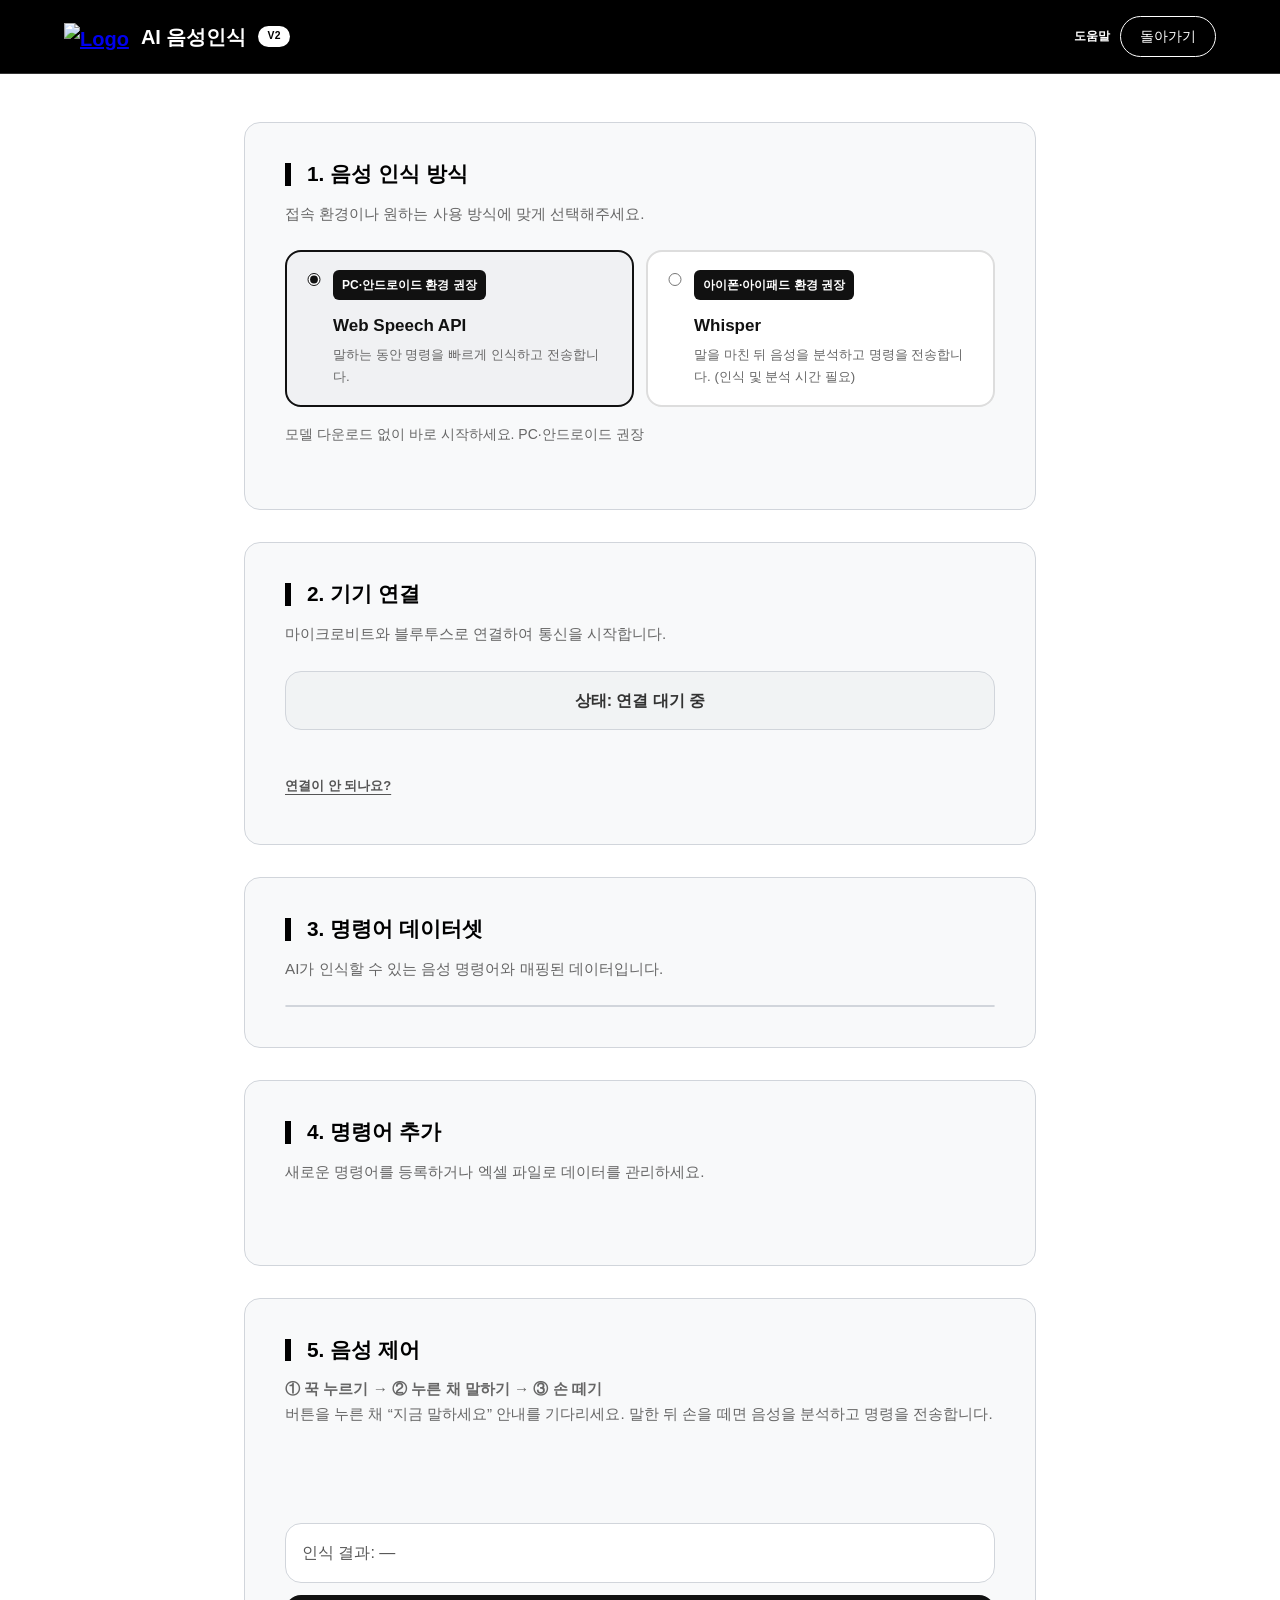
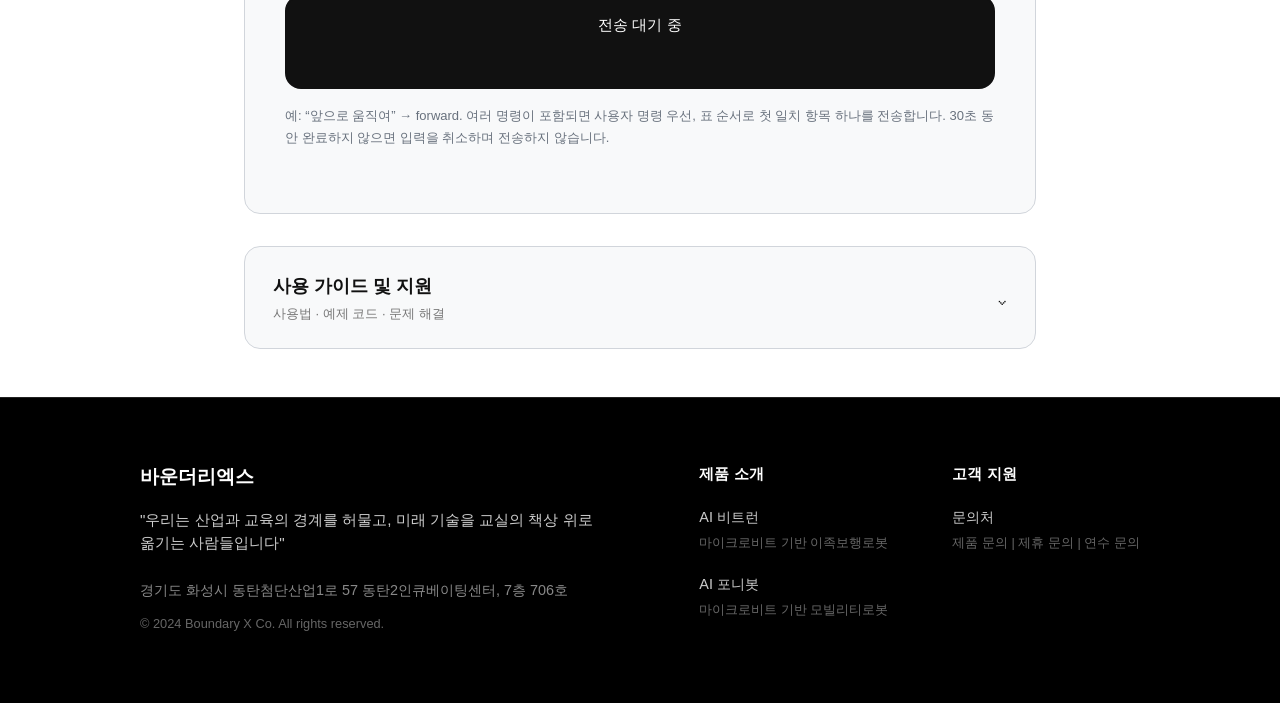
==== index.html @ 52dfea7c "Send newly recognized voice commands in spoken order" ====
<!DOCTYPE html>
<html lang="ko">
<head>
  <meta charset="UTF-8">
  <meta name="viewport" content="width=device-width, initial-scale=1.0">
  <title>바운더리엑스 AI 음성인식</title>

  <link rel="icon" href="https://raw.githubusercontent.com/boundary-x/ai_teachable_machine/refs/heads/main/Favicon.png"/>
  <script src="https://cdnjs.cloudflare.com/ajax/libs/p5.js/1.6.0/p5.min.js"></script>
  <script src="https://cdnjs.cloudflare.com/ajax/libs/xlsx/0.18.5/xlsx.full.min.js"></script>
  

  
  <link rel="stylesheet" as="style" crossorigin href="https://cdn.jsdelivr.net/gh/orioncactus/pretendard@v1.3.9/dist/web/variable/pretendardvariable.min.css" />
  <link rel="stylesheet" type="text/css" href="style.css?v=voice-feedback-1">
  <link rel="stylesheet" href="support.css?v=2">
</head>
<body>
  <header>
    <div class="title">
      <a href="https://boundaryx.io">
        <img src="https://raw.githubusercontent.com/boundary-x/ai_voice_recognition/refs/heads/main/boundaryx_logo.png" alt="Logo"></a>
      <span>AI 음성인식</span>
      <span class="version-badge">V2</span>
    </div>
    <div class="header-actions"><button type="button" class="help-button" data-help="">도움말</button><a href="https://boundaryx.io/59" class="back-button">돌아가기</a></div>
  </header>

  <main>
    <div id="p5-container" class="canvas-container"></div>

    <section class="controls">
      <!-- 1. 언어 및 모델 설정 (UI 유지) -->
      <div class="control-group" id="model-control-group">
        <h3>1. 음성 인식 방식</h3>
        <p>접속 환경이나 원하는 사용 방식에 맞게 선택해주세요.</p>
        <fieldset class="voice-modes"><legend class="sr-only">음성 인식 방식 선택</legend>
          <label class="voice-mode"><input type="radio" name="voice-mode" value="webspeech" checked><span class="voice-mode-content"><span class="voice-purpose">PC·안드로이드 환경 권장</span><strong>Web Speech API</strong><small>말하는 동안 명령을 빠르게 인식하고 전송합니다.</small></span></label>
          <label class="voice-mode"><input type="radio" name="voice-mode" value="whisper"><span class="voice-mode-content"><span class="voice-purpose">아이폰·아이패드 환경 권장</span><strong>Whisper</strong><small>말을 마친 뒤 음성을 분석하고 명령을 전송합니다. (인식 및 분석 시간 필요)</small></span></label>
        </fieldset>
        <p id="webspeech-info">모델 다운로드 없이 바로 시작하세요. PC·안드로이드 권장</p>
        <div id="whisper-settings" hidden>
        <p>Whisper Base가 이 기기에서 음성을 인식합니다. 처음에는 모델 다운로드가 필요하며, 저장 공간에 따라 다시 다운로드할 수 있습니다.</p>
        <div id="language-select-container"></div>
        <div id="modelStatus">모델 상태: 대기 중</div>
        <div id="modelProgressContainer" class="progress-container">
          <div id="modelProgressBar" class="progress-bar"></div>
        </div>
        </div>
      </div>

      <!-- 2. 기기 연결 -->
      <div class="control-group" id="bluetooth-control-group">
        <h3>2. 기기 연결</h3>
        <p>마이크로비트와 블루투스로 연결하여 통신을 시작합니다.</p>
        <div id="bluetoothStatus">상태: 연결 대기 중</div>
        <div id="bluetooth-control-buttons" class="button-group" style="margin-top: 1.5rem;"></div><div class="support-inline"><button type="button" data-help="help-connection">연결이 안 되나요?</button></div>
      </div>

      <!-- 3. 명령어 데이터셋 -->
      <div class="control-group" id="command-table-group">
        <h3>3. 명령어 데이터셋</h3>
        <p>AI가 인식할 수 있는 음성 명령어와 매핑된 데이터입니다.</p>
        <div id="command-table-container"></div>
      </div>

      <!-- 4. 명령어 추가 -->
      <div class="control-group" id="user-command-group">
        <h3>4. 명령어 추가</h3>
        <p>새로운 명령어를 등록하거나 엑셀 파일로 데이터를 관리하세요.</p>
        <div id="user-command-ui"></div>
        <input type="file" id="excelInput" accept=".xlsx, .xls" style="display: none;" />
      </div>

      <!-- 5. 음성 제어 -->
      <div class="control-group" id="voice-recognition-group">
        <h3>5. 음성 제어</h3>
        <p id="voice-instructions"><b>① 꾹 누르기 → ② 누른 채 말하기 → ③ 손 떼기</b><br>버튼을 누른 채 “지금 말하세요” 안내를 기다리세요. 말한 뒤 손을 떼면 음성을 분석하고 명령을 전송합니다.</p>
        <div id="voice-recognition-ui"></div>
        <div id="status-container" aria-live="polite"><div id="recognitionStatus"></div><div id="recognitionResult">인식 결과: —</div><div id="sentDataDisplay">전송 대기 중</div></div><p class="voice-hint" id="voice-hint">예: “앞으로 움직여” → forward. 여러 명령이 포함되면 사용자 명령 우선, 표 순서로 첫 일치 항목 하나를 전송합니다. 30초 동안 완료하지 않으면 입력을 취소하며 전송하지 않습니다.</p>
      </div>
      <details id="support-card" class="control-group"></details>
    </section>
  </main>

  <!-- 하단 푸터 (기존 코드 유지) -->
  <footer>
    <div class="footer-container">
      <div class="footer-top">
        <div class="footer-info">
          <h2 class="footer-logo">바운더리엑스</h2>
          <p class="slogan">"우리는 산업과 교육의 경계를 허물고, 미래 기술을 교실의 책상 위로 옮기는 사람들입니다"</p>
          <address>
            <p>경기도 화성시 동탄첨단산업1로 57 동탄2인큐베이팅센터, 7층 706호</p>
            <p class="copyright">© 2024 Boundary X Co. All rights reserved.</p>
          </address>
        </div>
        <div class="footer-links">
          <div class="link-column">
            <h4>제품 소개</h4>
            <ul>
              <li><a href="https://boundaryx.io/shop/?idx=25" target="_blank">AI 비트런</a><span class="link-desc">마이크로비트 기반 이족보행로봇</span></li>
              <li><a href="https://boundaryx.io/shop/?idx=26" target="_blank">AI 포니봇</a><span class="link-desc">마이크로비트 기반 모빌리티로봇</span></li>
            </ul>
          </div>
          <div class="link-column">
            <h4>고객 지원</h4>
            <ul>
              <li><a href="https://boundaryx.io/contact" target="_blank">문의처</a><span class="link-desc">제품 문의 | 제휴 문의 | 연수 문의</span></li>
            </ul>
          </div>
        </div>
      </div>
    </div>
  </footer>

  <script src="command-ui.js?v=excel-guide-1" defer></script>
  <script src="speech-session.js?v=spoken-order-1" defer></script>
  <script src="voice-feedback.js?v=1" defer></script>
  <script src="sketch.js?v=spoken-order-1" defer></script>
  <script src="support.js?v=spoken-order-1" defer></script>
</body>
</html>
---- style.css ----
/* style.css - Boundary X: Final Modern Mono Tech (Responsive Updated) */

:root {
  /* Palette */
  --primary: #000000;       /* 메인: 블랙 */
  --primary-hover: #333333; /* 호버: 다크 그레이 */
  --accent-grey: #F8F9FA;   /* 카드 배경: 아주 연한 회색 */
  --border-color: #D1D5DB;  /* 테두리: 구분감 있는 회색 */

  --bg-color: #FFFFFF;      /* 전체 배경: 화이트 */
  --text-main: #111111;     /* 본문 텍스트 */
  --text-sub: #666666;      /* 설명 텍스트 */

  --danger: #EA4335;        /* 포인트/에러 컬러 (빨강) */
  --success: #137333;       /* 성공 컬러 (녹색) */
  --warning: #B7791F;       /* 로딩/대기 컬러 (황토색) */

  /* Shapes */
  --radius-pill: 50px;      /* 알약 모양 (완전 둥근 모서리) */
  --radius-card: 16px;      /* 카드 모서리 */

  --font-family: 'Pretendard', -apple-system, sans-serif;
}

* {
  margin: 0;
  padding: 0;
  box-sizing: border-box;
  font-family: var(--font-family);
}

body {
  background-color: var(--bg-color);
  color: var(--text-main);
  line-height: 1.6;
  min-height: 100vh;
  display: flex;
  flex-direction: column;
}

/* Header */
header {
  background: #000000;
  border-bottom: 1px solid #333;
  padding: 1rem 5vw;
  display: flex;
  justify-content: space-between;
  align-items: center;
  position: sticky;
  top: 0;
  z-index: 100;
  transition: padding 0.3s ease;
}

.title {
  font-size: 1.25rem;
  font-weight: 700;
  color: #FFFFFF;
  display: flex;
  align-items: center;
  gap: 12px;
  transition: font-size 0.3s ease;
}

.title img {
  height: 28px;
  width: auto;
  transition: height 0.3s ease;
}

/* V2 뱃지 */
.version-badge {
  background: #FFFFFF;
  color: #000000;
  font-size: 0.65rem;
  font-weight: 800;
  letter-spacing: 0.5px;
  padding: 3px 9px;
  border-radius: var(--radius-pill);
  line-height: 1.4;
}

.back-button {
  text-decoration: none;
  color: #FFFFFF;
  border: 1px solid #FFFFFF;
  font-size: 0.9rem;
  font-weight: 500;
  padding: 0.5rem 1.2rem;
  border-radius: var(--radius-pill);
  transition: all 0.2s;
}

.back-button:hover {
  background: #FFFFFF;
  color: #000000;
}

/* Main Layout */
main {
  width: 100%;
  max-width: 840px;
  margin: 0 auto;
  padding: 3rem 1.5rem;
  flex: 1;
}

.canvas-container, canvas { display: none; }

.controls {
  display: flex;
  flex-direction: column;
  gap: 32px;
}

.control-group {
  background: var(--accent-grey);
  padding: 2.5rem;
  border-radius: var(--radius-card);
  border: 1px solid var(--border-color);
}

/* Title Style: Vertical Bar (Not a button) */
.control-group h3 {
  background: transparent;
  color: #000000;
  border-left: 6px solid #000000;
  padding-left: 1rem;
  font-size: 1.3rem;
  font-weight: 800;
  margin-bottom: 1rem;
  line-height: 1.1;
  display: flex;
  align-items: center;
}

.control-group p {
  color: var(--text-sub);
  font-size: 0.95rem;
  margin-bottom: 1.5rem;
}

/* Buttons */
.button-group {
  display: flex;
  gap: 12px;
  flex-wrap: wrap;
}

button {
  cursor: pointer;
  border: none;
  font-size: 0.95rem;
  font-weight: 600;
  padding: 0.9rem 1.5rem;
  border-radius: var(--radius-pill);
  transition: all 0.2s;
  display: inline-flex;
  align-items: center;
  justify-content: center;
}

.start-button {
  background-color: var(--primary);
  color: white;
}
.start-button:hover {
  background-color: var(--primary-hover);
  transform: translateY(-2px);
}

#bluetooth-control-buttons button {
  min-width: 200px;
  flex: 1;
}

.stop-button {
  background-color: white;
  color: var(--danger);
  border: 1px solid var(--border-color);
}
.stop-button:hover {
  background-color: #FFF5F5;
  border-color: var(--danger);
}

.excel-button {
  background-color: transparent;
  color: #000000;
  border: 1px solid #000000;
}
.excel-button:hover {
  background-color: #333333;
  color: #FFFFFF;
  border-color: #333333;
}

/* Inputs */
input,
select {
  width: 100%;
  padding: 0.9rem 1.2rem;
  border: 1px solid var(--border-color);
  border-radius: var(--radius-card);
  font-size: 1rem;
  background: #FFFFFF;
  color: var(--text-main);
  outline: none;
}
input:focus,
select:focus {
  border-color: var(--primary);
  box-shadow: 0 0 0 2px rgba(0,0,0,0.1);
}
select {
  cursor: pointer;
}

/* 언어 선택 영역 */
#language-select-container {
  margin-bottom: 1rem;
}

/* Status Messages */
#bluetoothStatus,
#modelStatus {
  margin-top: 1rem;
  padding: 1rem;
  border-radius: var(--radius-card);
  font-size: 1rem;
  text-align: center;
  font-weight: 700;
  background-color: #F1F3F4;
  color: #333;
  border: 1px solid var(--border-color);
  transition: background-color 0.3s, color 0.3s;
}

/* Dynamic Status Colors */
.status-connected {
  background-color: #E6F4EA !important;
  color: var(--success) !important;
  border-color: var(--success) !important;
}

.status-error {
  background-color: #FCE8E6 !important;
  color: var(--danger) !important;
  border-color: var(--danger) !important;
}

.status-loading {
  background-color: #FEF6E6 !important;
  color: var(--warning) !important;
  border-color: var(--warning) !important;
}

/* 모델 로딩 진행률 바 */
.progress-container {
  margin-top: 0.75rem;
  height: 10px;
  width: 100%;
  background-color: #E5E7EB;
  border-radius: var(--radius-pill);
  overflow: hidden;
  border: 1px solid var(--border-color);
}

.progress-bar {
  height: 100%;
  width: 0%;
  background-color: var(--primary);
  transition: width 0.2s ease;
}

#recognitionStatus, #recognitionResult, #sentDataDisplay {
  margin-top: 1rem;
  padding: 1rem;
  border-radius: var(--radius-card);
  font-size: 0.95rem;
  text-align: center;
  font-weight: 500;
}

#recognitionStatus {
  background: none;
  color: var(--text-sub);
}

#recognitionResult, #sentDataDisplay {
  background-color: #FFFFFF;
  border: 1px solid var(--border-color);
  color: var(--text-main);
}

/* Table */
#command-table-container {
  overflow-x: auto;
  border: 1px solid var(--border-color);
  border-radius: var(--radius-card);
  background: white;
}

table {
  width: 100%;
  border-collapse: collapse;
}

th {
  background: #F1F3F4;
  color: #333;
  font-weight: 700;
  text-align: left;
  padding: 1rem;
  border-bottom: 1px solid var(--border-color);
}

td {
  padding: 1rem;
  border-bottom: 1px solid var(--border-color);
  color: var(--text-main);
}
tr:last-child td { border-bottom: none; }

#user-command-ui {
  display: flex;
  gap: 12px;
  flex-wrap: wrap;
  margin-bottom: 1rem;
}
#user-command-ui input { flex: 2; }
#user-command-ui button { flex: 1; min-width: 100px; }

/* Voice UI */
#voice-recognition-ui {
  display: flex;
  justify-content: center;
  padding: 2rem 0;
}

/* Large Mic Button (120px) */
.mic-button {
  width: 120px !important;
  height: 120px !important;
  border-radius: 50% !important;
  background: var(--primary);
  color: white;
  box-shadow: 0 4px 10px rgba(0,0,0,0.2);
  display: flex;
  justify-content: center;
  align-items: center;
}

.mic-button:hover {
  transform: scale(1.05);
  box-shadow: 0 8px 20px rgba(0,0,0,0.3);
}

.mic-button.active {
  background: var(--danger);
  transform: scale(1.1);
  box-shadow: 0 0 0 8px rgba(234, 67, 53, 0.2);
}

.mic-button svg {
  width: 48px;
  height: 48px;
  fill: white;
}

/* 모델 로드 전 비활성화 상태 */
.mic-button:disabled,
.mic-button.disabled {
  background: #BDBDBD;
  cursor: not-allowed;
  box-shadow: none;
  pointer-events: none;
}
.mic-button:disabled:hover,
.mic-button.disabled:hover {
  transform: none;
  box-shadow: none;
}

/* Detailed Footer */
footer {
  background-color: #000000;
  color: #FFFFFF;
  padding: 4rem 5vw 4rem;
  border-top: 1px solid #222;
  margin-top: auto;
  font-size: 0.9rem;
}

.footer-container {
  max-width: 1000px;
  margin: 0 auto;
  display: flex;
  flex-direction: column;
}

.footer-top {
  display: flex;
  justify-content: space-between;
  flex-wrap: wrap;
  gap: 4rem;
}

.footer-info {
  flex: 1;
  min-width: 280px;
  display: flex;
  flex-direction: column;
}

.footer-logo {
  font-size: 1.2rem;
  font-weight: 700;
  margin-bottom: 1rem;
  color: #FFFFFF;
}

/* Slogan Style */
.slogan {
  font-size: 0.95rem;
  color: #CCCCCC;
  font-weight: 400;
  font-style: normal; /* No Italic */
  margin-bottom: 1.5rem;
  line-height: 1.5;
  word-break: keep-all;
}

address {
  font-style: normal;
  color: #888;
  line-height: 1.6;
}

.copyright {
  margin-top: 0.8rem;
  font-size: 0.8rem;
  color: #666;
}

.footer-links {
  display: flex;
  gap: 4rem;
  flex-wrap: wrap;
}

.link-column h4 {
  font-size: 0.95rem;
  font-weight: 700;
  color: #FFFFFF;
  margin-bottom: 1.2rem;
}

.link-column ul {
  list-style: none;
  padding: 0;
}

.link-column li {
  margin-bottom: 1.2rem;
  display: flex;
  flex-direction: column;
  gap: 4px;
}

.link-column a {
  text-decoration: none;
  color: #CCCCCC;
  font-weight: 500;
  transition: color 0.2s;
}

.link-column a:hover {
  color: #FFFFFF;
  text-decoration: underline;
  text-underline-offset: 4px;
}

.link-desc {
  font-size: 0.8rem;
  color: #666;
}

/* Mobile Responsive */
@media (max-width: 768px) {
  /* Footer Layout Update */
  .footer-top {
    flex-direction: column;
    gap: 3rem;
  }
  .footer-links {
    gap: 2.5rem;
    flex-direction: column;
  }

  /* 1. Header & Logo Resizing */
  header {
    padding: 0.8rem 1rem;
  }

  .title {
    font-size: 1rem; /* 폰트 사이즈 축소 */
    gap: 8px;
  }

  .title img {
    height: 20px; /* 로고 이미지 높이 축소 (28px -> 20px) */
  }

  .version-badge {
    font-size: 0.6rem;
    padding: 2px 7px;
  }

  .back-button {
    font-size: 0.8rem;
    padding: 0.4rem 0.8rem;
  }

  /* 2. Command Input UI: Vertical Layout */
  #user-command-ui {
    flex-direction: column; /* 세로 정렬 */
    gap: 10px;
  }

  #user-command-ui input,
  #user-command-ui button {
    width: 100%; /* 가로 꽉 채우기 */
    flex: none;  /* flex 비율 무시 */
  }

  /* Excel buttons full width for better touch targets */
  .excel-button {
    width: 100%;
    margin-top: 5px;
  }
}


/* Keep the existing cards and pill buttons; clarify voice interaction states. */
#language-select-container { display:flex; flex-wrap:wrap; gap:12px; }
#voice-recognition-ui { flex-direction:column; align-items:center; gap:12px; }
#mic-label { font-weight:700; }
button:disabled { opacity:.45; cursor:default; }
.title { min-width:0; }
.back-button { white-space:nowrap; flex-shrink:0; }
#recognitionStatus,#recognitionResult,#sentDataDisplay { overflow-wrap:anywhere; }
#recognitionResult,#sentDataDisplay { background:white; border:1px solid #d1d5db; padding:16px; margin-top:12px; border-radius:16px; text-align:center; }
.voice-hint { margin-top:16px; }
@media(max-width:480px){ .control-group {padding:20px;} main {padding:24px 16px;} .title {gap:6px;font-size:.85rem;} .title img {max-width:88px;object-fit:contain;} .version-badge {display:none;} }
#user-command-ui .excel-button { flex:1 1 calc(50% - 12px); white-space:nowrap; }

#mic { touch-action:none; user-select:none; -webkit-user-select:none; -webkit-touch-callout:none; }

[hidden]{display:none!important}.voice-modes{border:0;margin:16px 0;padding:0;display:grid;grid-template-columns:1fr 1fr;gap:12px;min-width:0}.voice-mode{display:flex;align-items:flex-start;gap:10px;border:2px solid #ddd;border-radius:16px;padding:18px;cursor:pointer;background:white}.voice-mode:has(input:checked){border-color:#111;background:#f0f1f3}.voice-mode:focus-within{outline:2px solid #2563eb;outline-offset:3px}.voice-mode input{width:18px!important;min-width:18px;margin:3px 0;accent-color:#111}.voice-mode strong{display:block;font-size:17px}.voice-mode small{display:block;color:#666;line-height:1.6;margin-top:5px}.sr-only{position:absolute;width:1px;height:1px;overflow:hidden;clip-path:inset(50%)}#webspeech-info{font-size:14px}#whisper-settings{border-top:1px solid #ddd;padding-top:16px}@media(max-width:540px){.voice-modes{grid-template-columns:1fr}.voice-mode{padding:14px}}
.voice-mode-content{min-width:0}
.voice-purpose{display:inline-block;background:#111;color:#fff;border-radius:6px;padding:6px 9px;font-size:12px;font-weight:600;line-height:1.5;word-break:keep-all;margin-bottom:12px}
/* Align model preparation with the language selector on every screen. */
#language-select-container{display:grid;grid-template-columns:minmax(0,1fr);gap:12px}
#language-select-container > .language-select,
#language-select-container > #load-model{width:100%;min-width:0;max-width:none;box-sizing:border-box;margin:0}
#language-select-container > #load-model{min-height:48px;justify-self:stretch}
/* Voice interaction: stable controls with separate audio feedback. */
#voice-mode-badge{display:inline-block;margin-left:12px;padding:5px 9px;border-radius:6px;background:#111;color:white;font-size:12px;vertical-align:middle;letter-spacing:0}
#voice-flow{display:flex;justify-content:center;align-items:center;flex-wrap:wrap;gap:12px;margin:20px 0 24px}
.voice-step{display:flex;gap:7px;align-items:center;font-size:14px;color:#555;white-space:nowrap}.voice-step b{display:grid;place-items:center;width:25px;height:25px;border-radius:50%;background:#e7e9ec;color:#333;font-size:12px}.voice-step+.voice-step:before{content:'→';color:#999;margin-right:4px}
#recognitionStatus{text-align:center;font-size:19px;font-weight:700;line-height:1.6;min-height:3.2em;margin:0 0 4px}
#voice-recognition-ui{gap:8px}.mic-stage{position:relative;display:grid;place-items:center;width:184px;height:184px;flex-shrink:0}.voice-ring{position:absolute;width:134px;height:134px;border-radius:50%;background:#e7e9ec;pointer-events:none;transform:scale(var(--voice-scale,1));transition:transform 100ms ease-out,background 160ms}
#mic,#mic:hover,#mic.active{position:relative;transform:none!important;box-shadow:none;flex-shrink:0;margin:0;z-index:1}#mic.active{background:#d93642}#voice-recognition-group[data-phase=listening] .voice-ring{background:#f5bbc1}
#mic-label{font-size:15px;min-height:24px;text-align:center}#cancel-voice{min-height:44px;padding:8px 24px;margin:4px 0 16px}#cancel-voice:disabled{visibility:hidden}
.voice-spinner{display:none;width:40px;height:40px;border:4px solid #ffffff55;border-top-color:white;border-radius:50%;animation:voice-spin 1s linear infinite}
#voice-recognition-group[data-phase=processing] #mic{background:#333;opacity:1}#voice-recognition-group[data-phase=processing] #mic svg{display:none}#voice-recognition-group[data-phase=processing] .voice-spinner{display:block}
#status-container{width:100%;min-width:0}#recognitionResult{text-align:left;background:#fff;color:#555;font-size:16px;min-height:60px;box-sizing:border-box}
#sentDataDisplay{display:flex;flex-direction:column;gap:8px;background:#111;color:white;border:2px solid #111;min-height:94px;box-sizing:border-box;transition:background 160ms,border-color 160ms,color 160ms}.transmission-label{font-size:13px}.transmission-value{font-family:ui-monospace,Consolas,monospace;font-size:24px;line-height:1.4;overflow-wrap:anywhere}#sentDataDisplay.send-flash{background:#e1f4e9;border-color:#218552;color:#145e38}#sentDataDisplay[data-state=error]{background:#fff1f1;border-color:#b73434;color:#9b2424}#sentDataDisplay small{overflow-wrap:anywhere}.voice-hint{font-size:13px!important;color:#68717d!important;line-height:1.7!important}
@keyframes voice-spin{to{transform:rotate(360deg)}}
@media(max-width:480px){#voice-flow{gap:6px}.voice-step{font-size:12px;gap:4px}.voice-step+.voice-step:before{margin-right:0}.voice-step b{width:22px;height:22px}#recognitionStatus{font-size:17px}#voice-mode-badge{margin-left:6px}.mic-stage{width:168px;height:168px}}
@media(prefers-reduced-motion:reduce){.voice-ring{transform:none!important;transition:none}.voice-spinner{animation:none}#sentDataDisplay{transition:none}}
#voice-recognition-ui{padding:0}#recognitionStatus{padding:0;min-height:3.2em}#cancel-voice{margin:0 0 4px}#voice-recognition-group{scroll-margin-top:90px}
---- support.css ----
/* Support UI shares the app's monochrome controls without global button overrides. */
.header-actions { display:flex; align-items:center; gap:8px; flex-shrink:0; }
.header-actions .help-button { border:0; background:transparent; color:#fff; padding:6px 2px; font-size:12px; width:auto !important; min-width:0; min-height:36px; flex:none !important; white-space:nowrap; }
.support-inline { margin-top:14px; display:flex; align-items:center; flex-wrap:wrap; gap:8px 16px; }
.support-inline a, .support-inline button { font-size:13px; color:#555; text-underline-offset:4px; }
.support-inline button { background:transparent; border:0; text-decoration:underline; padding:0; width:auto !important; min-width:0; min-height:36px; flex:none !important; }
#support-card { padding:0; overflow:hidden; }
#support-card > summary { display:flex; align-items:center; justify-content:space-between; gap:12px; padding:24px 28px; cursor:pointer; list-style:none; }
#support-card > summary strong { display:block; font-size:1.15rem; color:#111; }
#support-card > summary small { display:block; font-size:13px; color:#777; margin-top:3px; }
summary::-webkit-details-marker { display:none; }
.support-chevron { font-size:22px; transition:transform .15s; }
#support-card[open] > summary .support-chevron { transform:rotate(180deg); }
#support-card[open] > summary { border-bottom:1px solid #e5e7eb; }
.support-content { padding:24px 28px; }
#support-card p { font-size:14px; line-height:1.7; margin:0 0 16px; }
.support-actions { display:grid; gap:10px; }
.support-actions > button, .support-actions > a { width:100% !important; min-width:0; padding:12px 16px; min-height:46px; border-radius:10px; font-size:14px; font-weight:600; display:flex; justify-content:space-between; align-items:center; text-decoration:none; border:1px solid #d1d5db; }
.support-actions .support-primary { background:#111; color:white; border-color:#111; }
.support-actions .support-link { background:white; color:#111; }
#support-card .support-caption { font-size:12px; color:#777; }
.support-section { border-top:1px solid #ddd; }
.support-section > summary, .support-faq details > summary { cursor:pointer; padding:16px 0; font-weight:600; font-size:14px; list-style:none; display:flex; gap:12px; align-items:center; }
.support-section > summary::before, .support-faq details > summary::before { content:'+'; color:#777; flex-shrink:0; font-weight:400; }
.support-section[open] > summary::before, .support-faq details[open] > summary::before { content:'−'; }
.support-meta { font-size:11px; color:#888; font-weight:400; margin-left:auto; white-space:nowrap; }
.support-answer { padding:0 0 18px 22px; color:#555; font-size:14px; }
.support-answer ol, .support-answer ul { padding-left:18px; margin-bottom:12px; }
.support-answer li { margin-bottom:8px; }
.support-answer a { color:#222; text-underline-offset:4px; }
#support-card .support-release { color:#111; font-weight:600; margin-bottom:8px; }
.support-faq { padding-left:0; }
.support-faq details { background:#fff; border:1px solid #e4e4e4; border-radius:8px; margin-bottom:8px; padding:0 12px; }
.support-faq details > summary { font-size:13px; line-height:1.5; }
#support-card .support-faq p { font-size:13px; margin-bottom:12px; }
.support-original { display:inline-block; font-size:12px; color:#666; margin-top:14px; text-underline-offset:4px; }
summary:focus-visible { outline:3px solid #3778d4; outline-offset:-3px; }
#support-card, .support-faq details { scroll-margin-top:90px; }
body.guide-active .canvas-container { position:relative !important; top:auto !important; z-index:auto !important; }
body.guide-active::after { content:''; height:60vh; flex-shrink:0; }
#guide-dialog { position:fixed; inset:0; width:100%; height:100%; max-width:none; max-height:none; margin:0; padding:0; border:0; background:transparent; overflow:hidden; color:#111; }
#guide-dialog::backdrop { background:transparent; }
#guide-spotlight { position:fixed; border:2px solid #fff; border-radius:12px; box-shadow:0 0 0 9999px rgba(0,0,0,.64); pointer-events:none; }
#guide-dialog:has(#guide-spotlight[hidden]) { background:rgba(0,0,0,.64); }
#guide-panel { position:fixed; background:white; border:1px solid #e5e7eb; border-radius:16px; box-shadow:0 12px 48px #0003; padding:20px; max-height:calc(100dvh - 24px); overflow:auto; }
.guide-topline { display:flex; align-items:center; justify-content:space-between; gap:12px; margin-bottom:10px; }
#guide-progress { font-size:12px; color:#777; }
#guide-panel button { flex:none !important; width:auto !important; min-width:0; min-height:40px; padding:8px 16px; font-size:13px; border-radius:50px; cursor:pointer; }
#guide-panel #guide-close { color:#555; background:none; border:0; padding:4px 0 4px 12px; min-height:32px; }
#guide-title { font-size:20px; line-height:1.35; margin:0 0 10px; }
#guide-description { font-size:14px; line-height:1.65; color:#444; margin-bottom:12px; }
.guide-caption { color:#888; font-size:11px; margin-bottom:16px; }
.guide-navigation { display:flex; justify-content:space-between; gap:10px; }
#guide-prev { background:white; color:#555; border:1px solid #ddd; }
#guide-next { background:#111; color:white; border:1px solid #111; }
@media(max-width:767px) {
  .header-actions { gap:6px; }
  .header-actions .help-button { font-size:11px; }
  #support-card > summary, .support-content { padding:20px 16px; }
  .support-meta { display:none; }
}
@media(max-width:359px) { .header-actions .back-button { font-size:11px; padding-inline:7px; } }
@media(max-height:500px) { #guide-panel { padding:14px; } #guide-title { font-size:18px; } #guide-description { font-size:13px; } .guide-caption { margin-bottom:10px; } }
@media(prefers-reduced-motion:reduce) { .support-chevron { transition:none; } }

.support-actions { margin-bottom:20px; }
.example-code { padding:4px 0 12px; }
.example-code a { display:inline-block; font-weight:600; font-size:14px; padding:8px 0; }
#support-card .example-code p { font-size:13px; margin:0; }
.guide-chapters { display:flex; gap:5px; margin-bottom:14px; flex-wrap:wrap; }
#guide-panel .guide-chapters button { font-size:11px; padding:6px 8px; min-height:32px; border:1px solid #ddd; background:#fff; color:#666; }
#guide-panel .guide-chapters button[aria-pressed="true"] { background:#111; color:#fff; border-color:#111; }
#guide-panel #guide-skip-device { color:#555; border:0; border-radius:0; background:none; padding:0 0 10px; font-size:12px; text-decoration:underline; text-underline-offset:3px; }
#guide-skip-device[hidden] { display:none; }
@media(max-height:500px) { .guide-chapters { margin-bottom:8px; } .guide-topline { margin-bottom:4px; } #guide-description { margin-bottom:8px; } }

#class-list:empty::before { content:"ID를 추가하면 학습 버튼이 표시됩니다."; display:block; padding:12px 0; color:#666; font-size:13px; }

.controls { min-width:0; } .title { min-width:0; white-space:nowrap; } header { gap:8px; } .title > a { display:flex; min-width:0; } .footer-info { min-width:0; }
@media(max-width:767px) { .title img { max-width:80px; object-fit:contain; } .title { font-size:.8rem; gap:5px; } }
@media(max-width:359px) { .title img { max-width:60px; } }

@media(max-width:480px){.version-badge{display:inline-block;font-size:10px;padding:2px 4px}.title img{max-width:60px}.title{font-size:11px;gap:4px}.header-actions{gap:4px}.header-actions .back-button{padding:6px 8px}}

#excel-command-actions { display:flex; flex-wrap:wrap; gap:12px; width:100%; }
@media(max-width:768px){#excel-command-actions{flex-direction:column}}
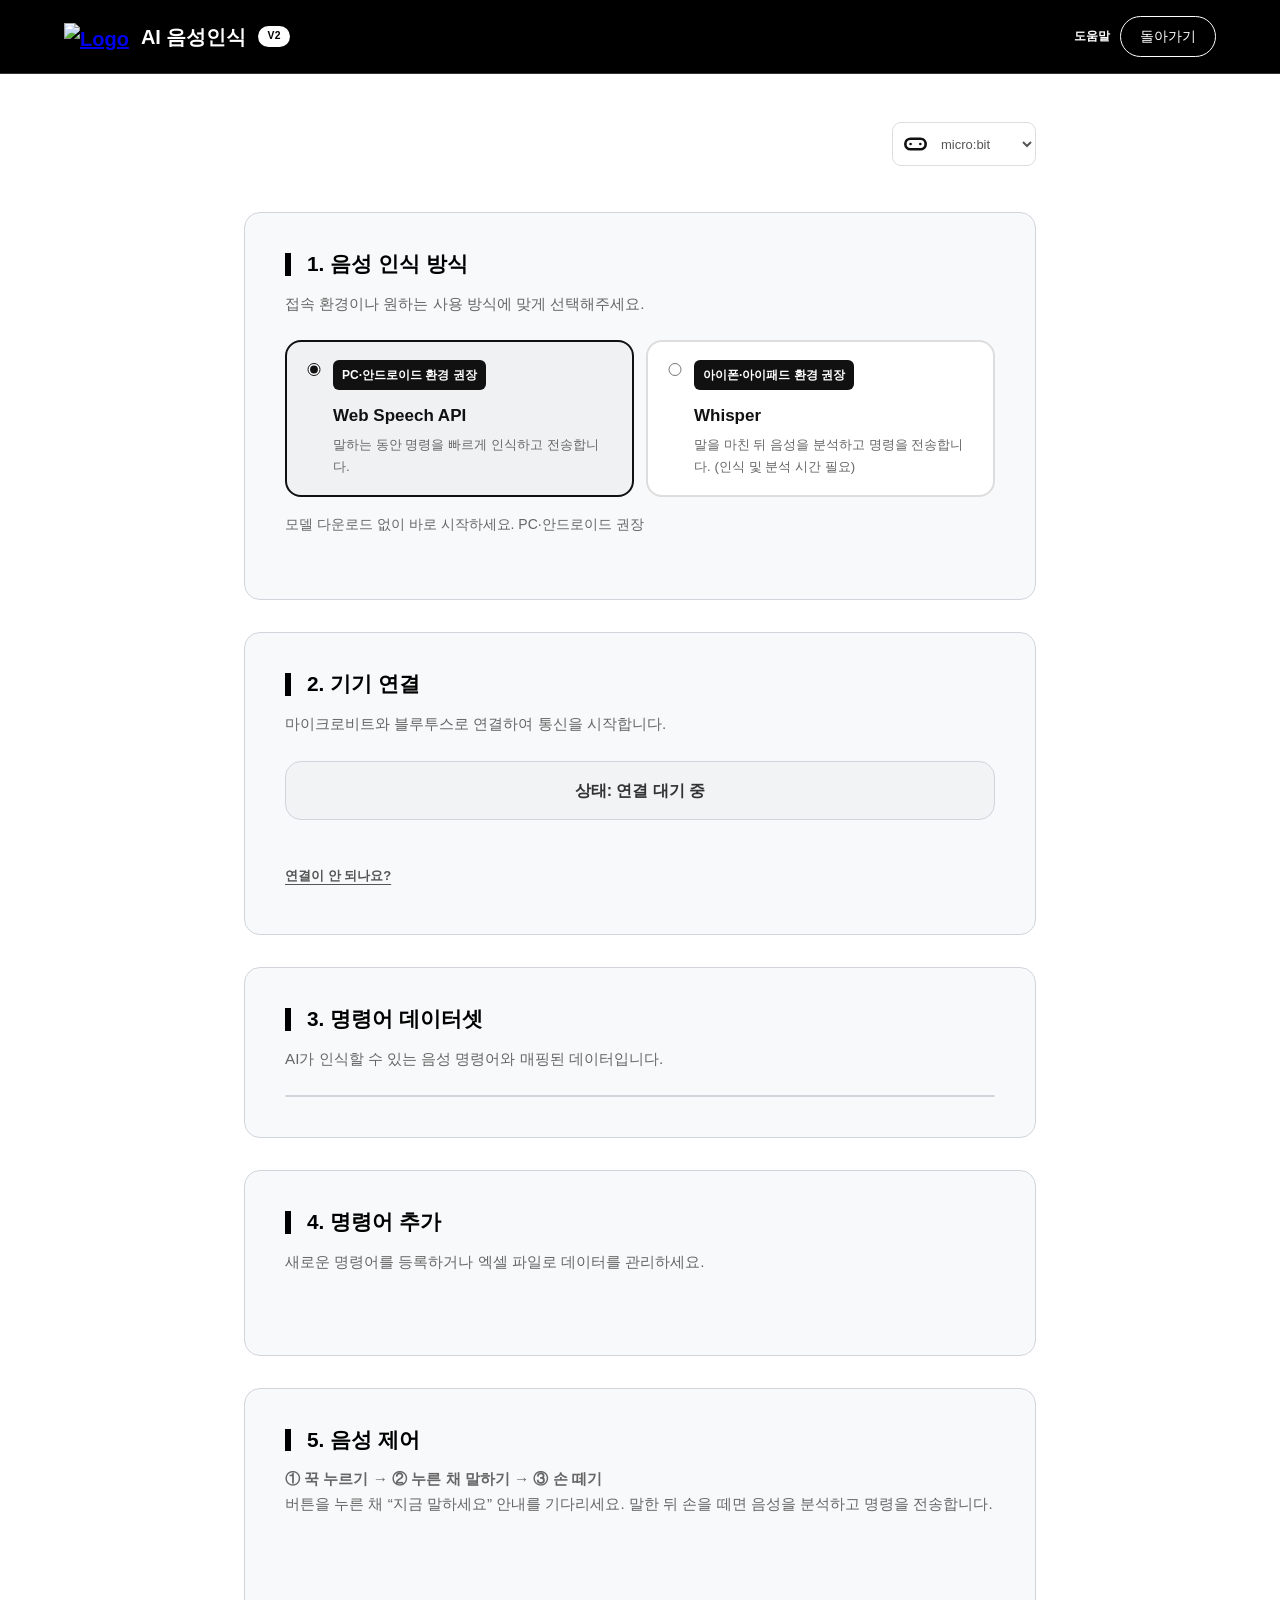
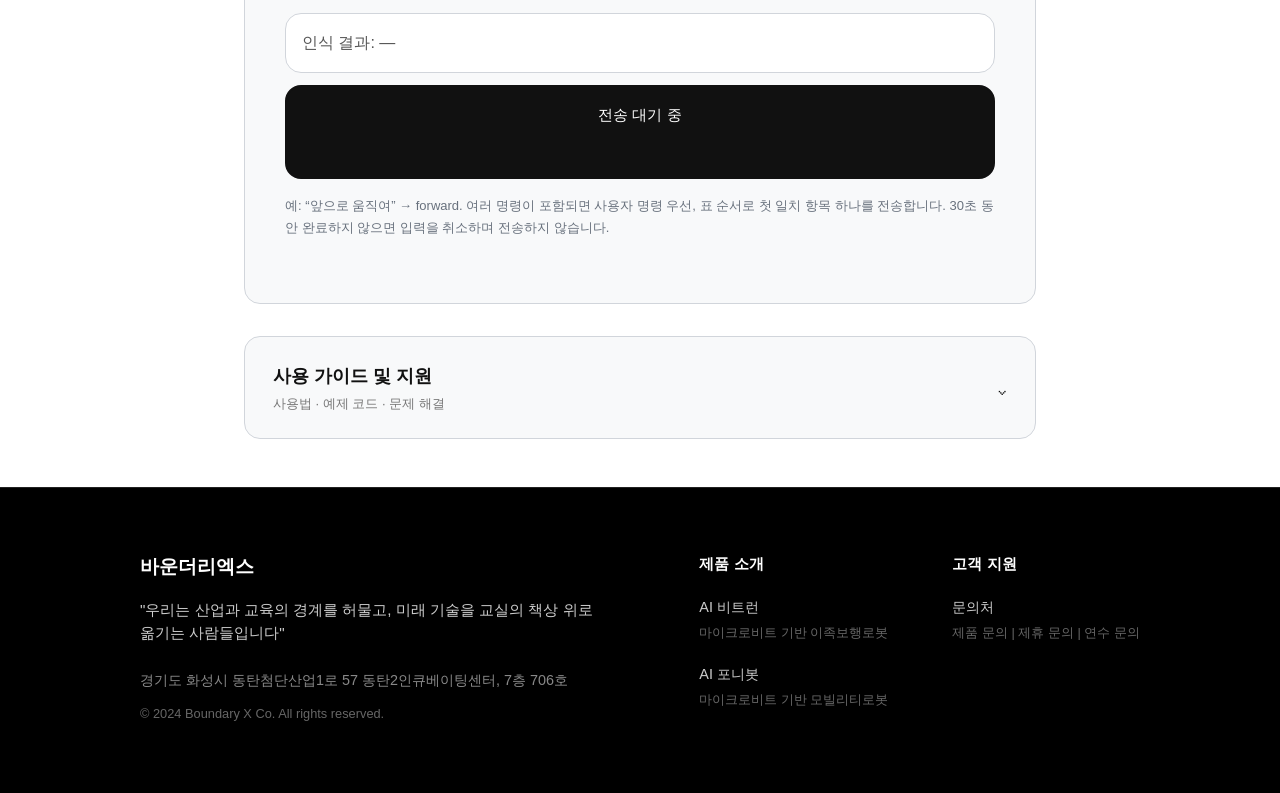
==== commit 1a87d4d7: "Add optional ESP32 BLE support while preserving micro:bit mode" ====
--- a/index.html
+++ b/index.html
@@ -1,6 +1,8 @@
 <!DOCTYPE html>
 <html lang="ko">
 <head>
+<script src="board-compat.js?v=esp32-20261109" data-repo="voice_recogntion_ondevice"></script>
+<link rel="stylesheet" href="board-compat.css?v=esp32-20261109">
   <meta charset="UTF-8">
   <meta name="viewport" content="width=device-width, initial-scale=1.0">
   <title>바운더리엑스 AI 음성인식</title>
@@ -13,7 +15,7 @@
   
   <link rel="stylesheet" as="style" crossorigin href="https://cdn.jsdelivr.net/gh/orioncactus/pretendard@v1.3.9/dist/web/variable/pretendardvariable.min.css" />
   <link rel="stylesheet" type="text/css" href="style.css?v=voice-feedback-1">
-  <link rel="stylesheet" href="support.css?v=2">
+  <link rel="stylesheet" href="support.css?v=device-cards-20261102">
 </head>
 <body>
   <header>
@@ -117,8 +119,8 @@
   <script src="command-ui.js?v=excel-guide-1" defer></script>
   <script src="speech-session.js?v=spoken-order-1" defer></script>
   <script src="voice-feedback.js?v=1" defer></script>
-  <script src="sketch.js?v=spoken-order-1" defer></script>
-  <script src="support.js?v=spoken-order-1" defer></script>
+  <script src="sketch.js?v=esp32-20261109" defer></script>
+  <script src="support.js?v=device-cards-20261102" defer></script>
 </body>
 </html>
 
--- a/board-compat.css
+++ b/board-compat.css
@@ -0,0 +1,21 @@
+.bx-board-toolbar{display:flex;justify-content:flex-end;grid-column:1/-1;flex:0 0 auto;margin:0 0 14px;min-width:0}
+.bx-board-picker{position:relative;border-radius:9px;background:#fff;line-height:1.4}
+#bx-board-select{display:block;width:auto!important;max-width:none;min-height:44px;padding:8px 28px 8px 44px;background:transparent;color:#555;border:1px solid #ddd;border-radius:9px;font-family:inherit;font-size:13px;cursor:pointer;box-sizing:border-box}
+#bx-board-select:focus-visible{outline:2px solid #3778d4;outline-offset:2px}
+.bx-board-logos{position:absolute;left:12px;top:50%;width:23px;height:23px;transform:translateY(-50%);pointer-events:none}
+.bx-board-logos img{position:absolute;width:23px;height:23px;object-fit:contain;opacity:0;transform:translateY(3px) scale(.9);transition:opacity .2s,transform .2s}
+.bx-board-logos img.active{opacity:1;transform:none}
+.bx-board-changed .bx-board-picker{animation:bx-confirm .65s ease-out}
+@keyframes bx-confirm{0%,25%{background:#e9eaec;box-shadow:0 0 0 2px #777}100%{background:#fff;box-shadow:0 0 0 0 transparent}}
+.bx-sr{position:absolute;width:1px;height:1px;overflow:hidden;clip-path:inset(50%);white-space:nowrap}
+.bx-esp-examples{font-family:inherit;color:#444;padding:16px 0;line-height:1.7}
+.bx-esp-examples p{margin:0 0 16px!important;font-size:14px!important;color:#555!important}
+.bx-esp-examples article{background:#fff;border:1px solid #ddd;border-radius:16px;padding:20px;margin-top:16px}
+.bx-esp-examples h4{margin:0 0 12px;font-size:18px;color:#111}
+.bx-esp-examples article>a{display:block;background:#111;color:#fff!important;padding:12px 16px;border-radius:10px;font-size:14px;text-decoration:none;min-height:44px;box-sizing:border-box}
+.bx-esp-examples article>a+p{margin-top:20px!important}
+.bx-esp-prepare,.bx-esp-note{padding:16px;border-radius:12px;background:#f3f4f5;color:#444;margin:16px 0;line-height:1.7;font-size:14px}
+.bx-esp-guide{position:fixed;inset:0;margin:auto;max-width:460px;width:calc(100% - 32px);max-height:80vh;overflow:auto;border:1px solid #ddd;border-radius:18px;padding:24px;box-sizing:border-box;color:#222;background:#fff;line-height:1.7}
+.bx-esp-guide::backdrop{background:#0008}.bx-esp-guide h2{font-size:21px;margin:0 0 16px}.bx-esp-guide ol{padding-left:24px}.bx-esp-guide li{margin-bottom:12px}.bx-esp-guide button{background:#111;color:white;border:0;border-radius:10px;padding:12px 24px}
+@media(prefers-reduced-motion:reduce){.bx-board-logos img{transition:none}.bx-board-changed .bx-board-picker{animation:none;background:#eceef0;box-shadow:0 0 0 2px #888}}
+html[data-bx-board=esp32] [hidden]{display:none!important}
--- a/support.css
+++ b/support.css
@@ -84,3 +84,25 @@
 
 #excel-command-actions { display:flex; flex-wrap:wrap; gap:12px; width:100%; }
 @media(max-width:768px){#excel-command-actions{flex-direction:column}}
+
+/* Device-specific examples inside the existing support accordion. */
+#support-card .device-examples{padding-left:0}
+#support-card .device-intro{color:#444;margin:0 0 20px}
+.device-prepare{padding:18px 20px;border-radius:12px;background:#eceff2;margin-bottom:18px}
+.prepare-label{display:block;font-size:11px;font-weight:700;color:#666;margin-bottom:6px}
+.device-prepare>a{display:inline-block;font-weight:700;line-height:1.6;text-underline-offset:4px}
+#support-card .device-prepare p{margin:10px 0 0;font-size:13px;color:#666}
+.device-example-list{display:grid;gap:14px}
+.device-example-card{padding:22px;border:1px solid #dfe2e5;border-radius:16px;background:white;min-width:0}
+.device-example-heading{display:flex;align-items:center;justify-content:space-between;gap:10px;flex-wrap:wrap;margin-bottom:10px}
+.device-example-heading h4{margin:0;color:#111;font-size:18px;font-weight:750}
+.device-tag{display:inline-block;font-size:11px;padding:4px 8px;background:#f2f3f5;border-radius:6px;color:#666;white-space:nowrap}
+#support-card .device-example-card p{margin:0 0 16px;color:#666;font-size:13px;line-height:1.7}
+.device-example-links{display:flex;gap:10px;flex-wrap:wrap}
+#support-card .device-example-links a{display:flex;align-items:center;justify-content:space-between;gap:12px;flex:1 1 160px;box-sizing:border-box;min-height:46px;padding:12px 15px;color:white;background:#111;border:1px solid #111;border-radius:10px;text-decoration:none;font-size:13px;font-weight:650;line-height:1.5}
+#support-card .device-example-links a:hover{background:#333}
+.device-example-links a:focus-visible,.device-prepare a:focus-visible{outline:3px solid #3778d4;outline-offset:3px}
+.device-coming-soon{border:1px dashed #d2d6da;border-radius:10px;padding:12px 15px;min-height:46px;box-sizing:border-box;text-align:center;background:#fafafa;color:#777;font-size:13px}
+#support-card .device-note{font-size:12px;color:#777;line-height:1.7;margin:18px 0 0}
+@media(max-width:480px){.device-example-card{padding:18px 16px}.device-prepare{padding:16px}.device-example-heading h4{font-size:17px}.device-example-links{flex-direction:column}#support-card .device-example-links a{flex:auto;width:100%}}
+
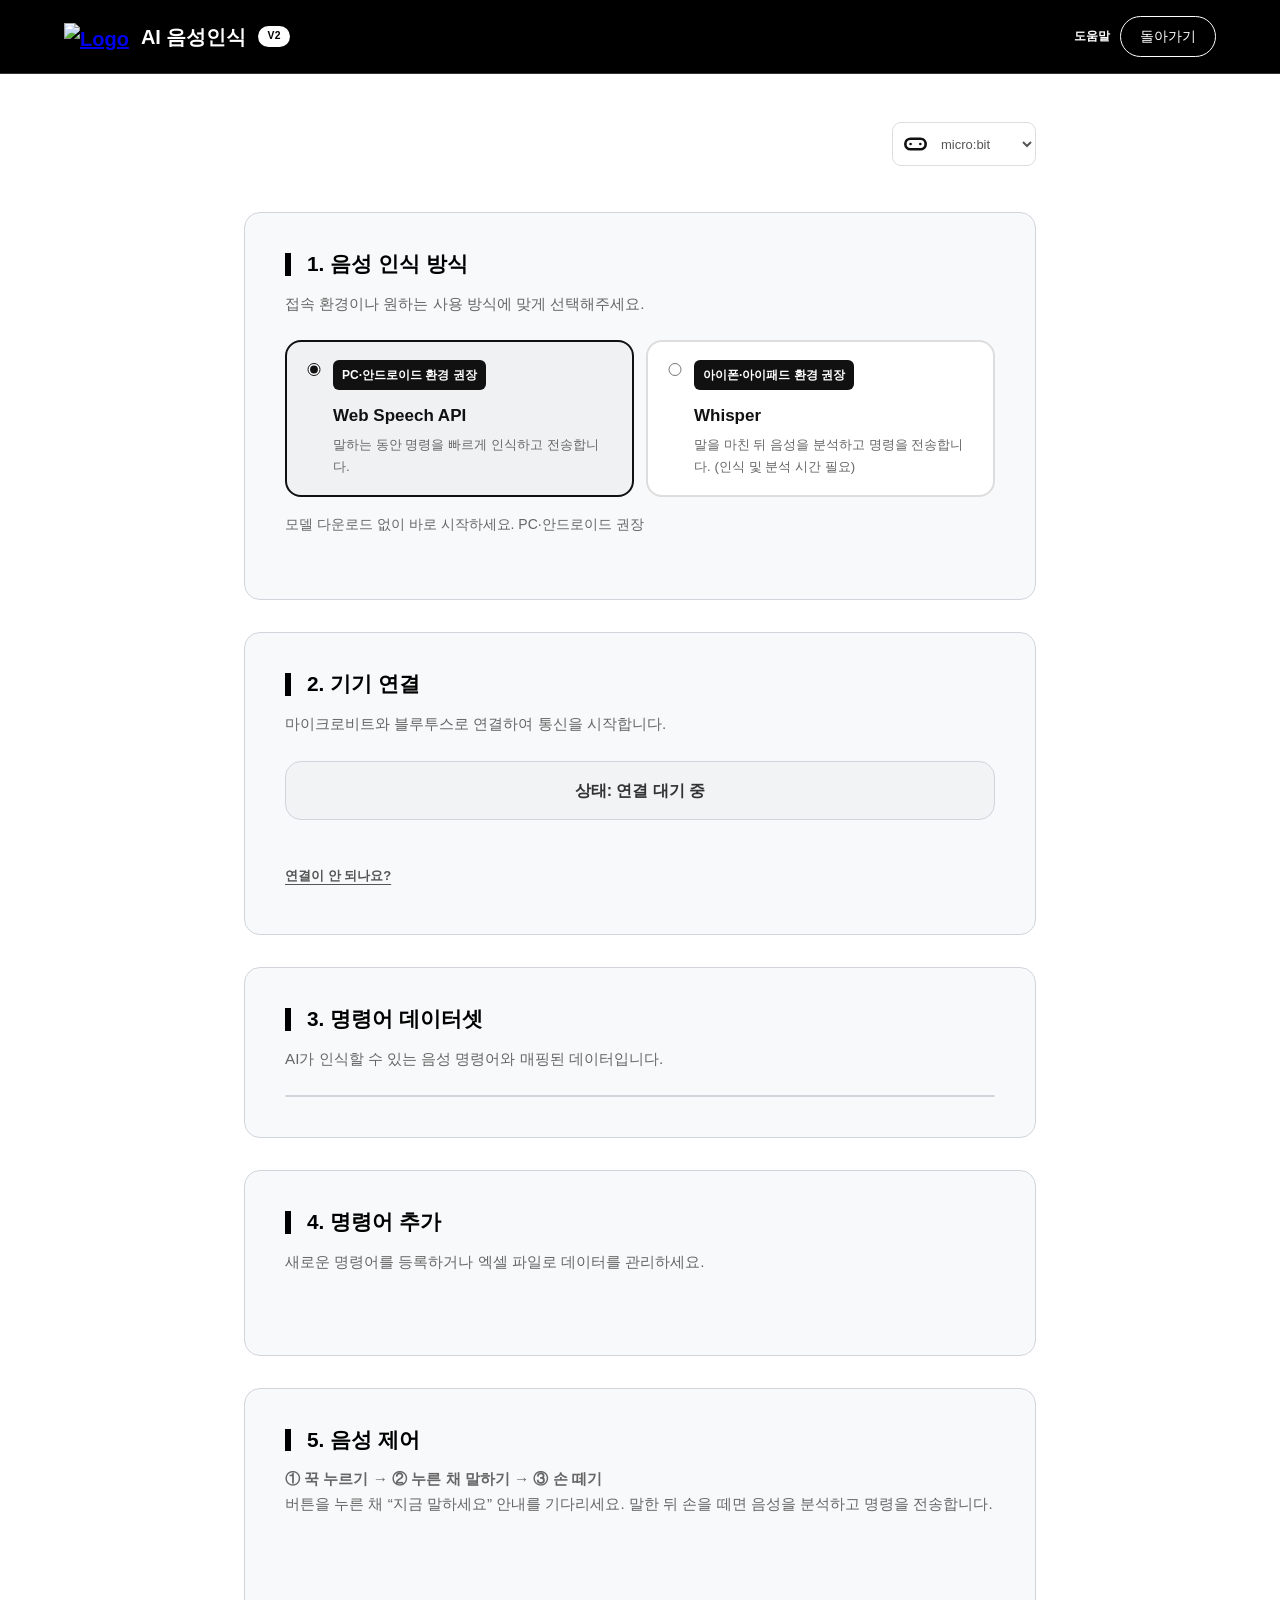
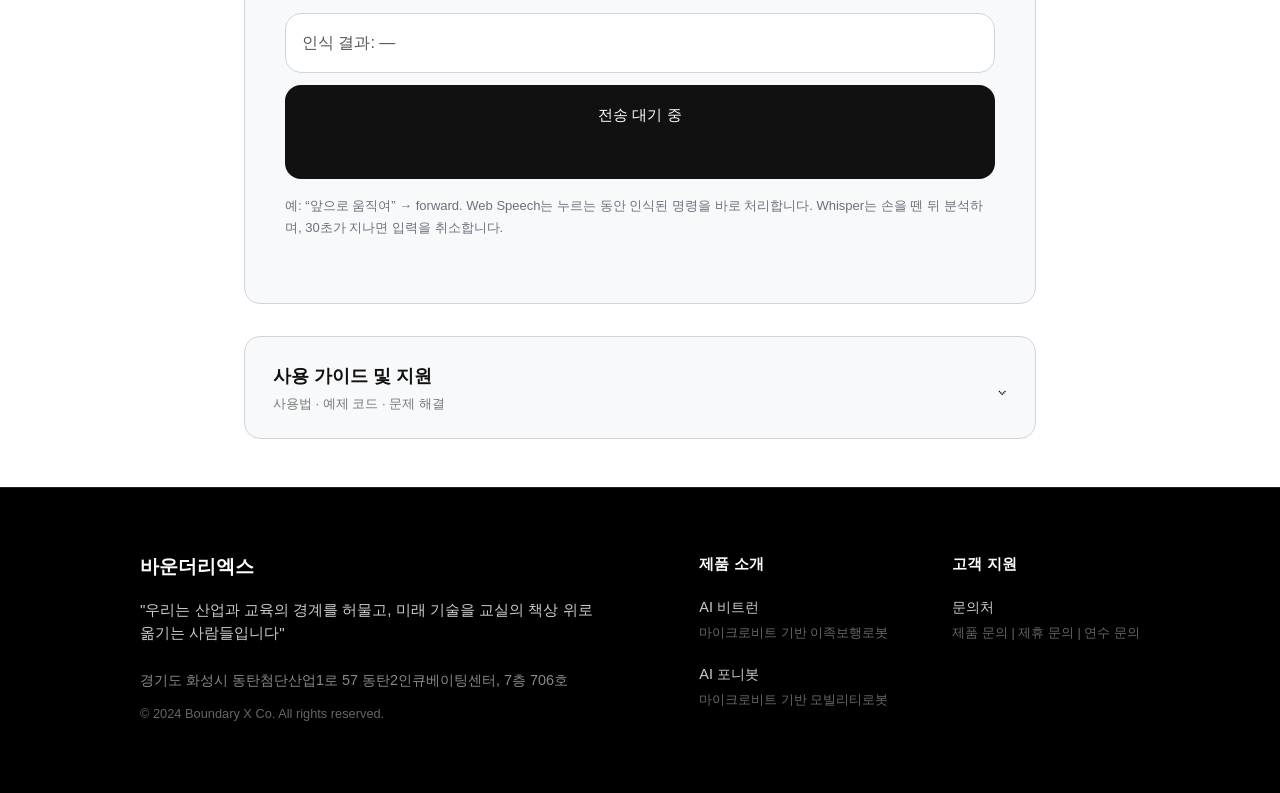
==== commit edc7a881: "Keep Web Speech listening while microphone button is held" ====
--- a/index.html
+++ b/index.html
@@ -79,7 +79,7 @@
         <h3>5. 음성 제어</h3>
         <p id="voice-instructions"><b>① 꾹 누르기 → ② 누른 채 말하기 → ③ 손 떼기</b><br>버튼을 누른 채 “지금 말하세요” 안내를 기다리세요. 말한 뒤 손을 떼면 음성을 분석하고 명령을 전송합니다.</p>
         <div id="voice-recognition-ui"></div>
-        <div id="status-container" aria-live="polite"><div id="recognitionStatus"></div><div id="recognitionResult">인식 결과: —</div><div id="sentDataDisplay">전송 대기 중</div></div><p class="voice-hint" id="voice-hint">예: “앞으로 움직여” → forward. 여러 명령이 포함되면 사용자 명령 우선, 표 순서로 첫 일치 항목 하나를 전송합니다. 30초 동안 완료하지 않으면 입력을 취소하며 전송하지 않습니다.</p>
+        <div id="status-container" aria-live="polite"><div id="recognitionStatus"></div><div id="recognitionResult">인식 결과: —</div><div id="sentDataDisplay">전송 대기 중</div></div><p class="voice-hint" id="voice-hint">예: “앞으로 움직여” → forward. Web Speech는 누르는 동안 인식된 명령을 바로 처리합니다. Whisper는 손을 뗀 뒤 분석하며, 30초가 지나면 입력을 취소합니다.</p>
       </div>
       <details id="support-card" class="control-group"></details>
     </section>
@@ -117,10 +117,10 @@
   </footer>
 
   <script src="command-ui.js?v=excel-guide-1" defer></script>
-  <script src="speech-session.js?v=spoken-order-1" defer></script>
-  <script src="voice-feedback.js?v=1" defer></script>
-  <script src="sketch.js?v=esp32-20261109" defer></script>
-  <script src="support.js?v=device-cards-20261102" defer></script>
+  <script src="speech-session.js?v=hold-to-listen-20261112" defer></script>
+  <script src="voice-feedback.js?v=speech-events-20261111" defer></script>
+  <script src="sketch.js?v=hold-to-listen-20261112" defer></script>
+  <script src="support.js?v=hold-to-listen-20261112" defer></script>
 </body>
 </html>
 
